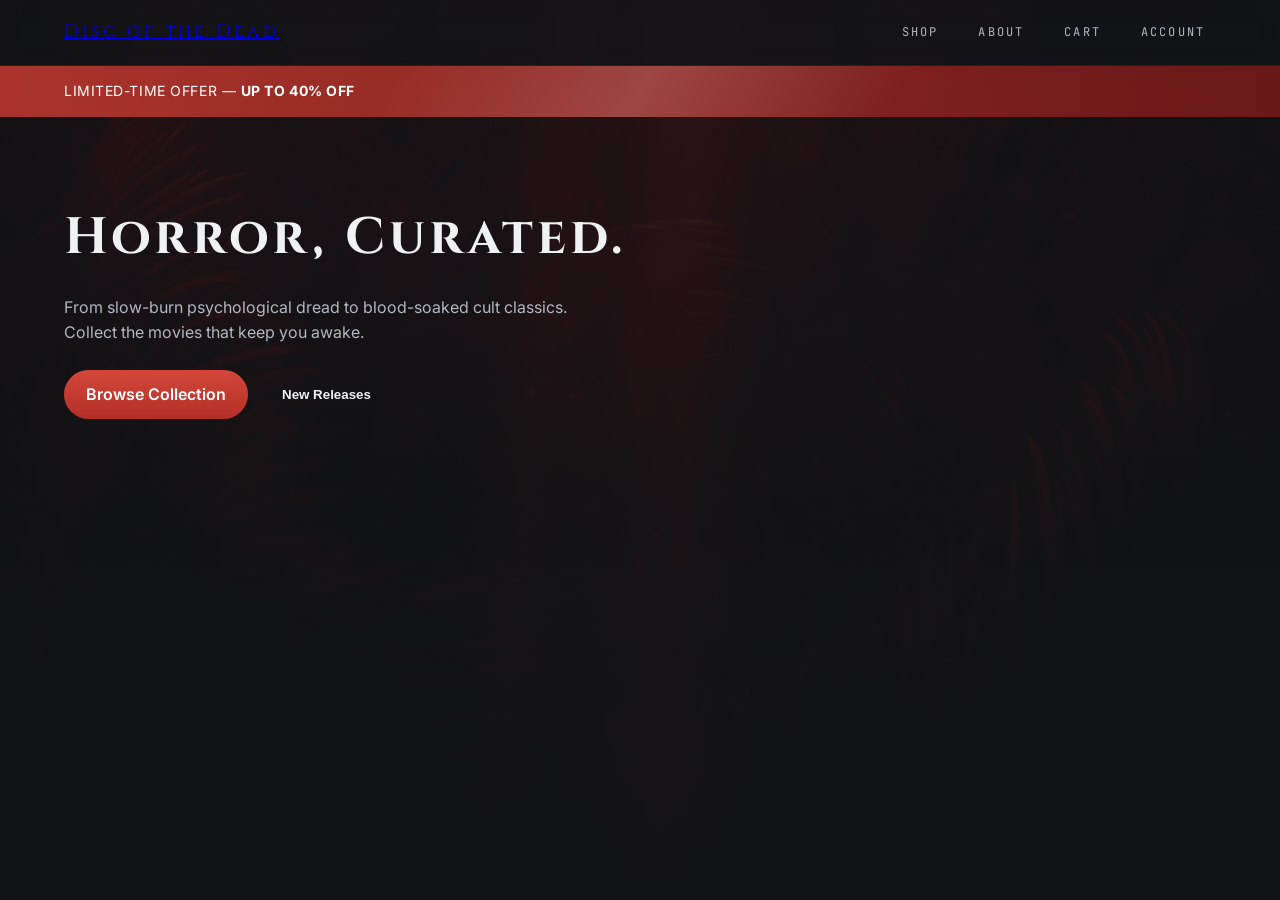
==== index.html @ 24a00c1f "Refactor HTML structure and update stylesheets" ====
<!DOCTYPE html>
<html lang="en">
<head>
    <meta charset="UTF-8" />
    <meta name="viewport" content="width=device-width, initial-scale=1.0" />
    <title>Disc of the Dead</title>

    <link rel="preconnect" href="https://fonts.googleapis.com">
    <link href="https://fonts.googleapis.com/css2?family=Inter:wght@300;400;600&family=Cinzel:wght@600&family=JetBrains+Mono&display=swap" rel="stylesheet">

    <link rel="stylesheet" href="css/styles.css">
</head>
<body>

<header>
  <div class="nav">
   <a href="index.html" class="logo">
  Disc of the Dead
</a>


    <nav class="nav-links">
      <a href="shop.html">SHOP</a>
      <a href="about.html">ABOUT</a>
      <a href="cart.html">CART</a>
      <a href="account.html">ACCOUNT</a>
    </nav>
  </div>
</header>

<section class="campaign">
  <div class="campaign-inner">
    <p>
      LIMITED-TIME OFFER —
      <strong>UP TO 40% OFF</strong>
    </p>
  </div>
</section>

<section class="hero">
  <div>
    <h1>Horror, Curated.</h1>

    <p>
      From slow-burn psychological dread to blood-soaked cult classics.
      Collect the movies that keep you awake.
    </p>

    <div class="cta">
      <a href="shop.html" class="primary">
        Browse Collection
      </a>

      <button class="ghost">New Releases</button>
    </div>
  </div>
</section>

</body>
</html>
---- css/styles.css ----
:root {
    --bg: #121417;
    --panel: #1a1e23;
    --ink: #f0f1f3;
    --muted: #b2b7c0;

    --accent: #c43a2f;
    --accent-soft: rgba(196,58,47,0.18);

    --radius: 18px;
    --blur: blur(10px);
    --shadow: 0 20px 60px rgba(0,0,0,.45);
}

* {
    box-sizing: border-box;
}

body {
    margin: 0;
    background:
    linear-gradient(
        rgba(18,20,23,0.85),
        rgba(18,20,23,0.95)
    ),
        url("../bilds/iron-lung-bg.avif");
    background-size: cover;
    background-position: center;
    background-attachment: fixed;

    color: var(--ink);
    font-family: Inter, system-ui, sans-serif;
    line-height: 1.6;
}


html {
  scroll-behavior: smooth;
}

header {
    position: sticky;
    top: 0;
    z-index: 50;
    backdrop-filter: var(--blur);
    background: rgba(18,20,23,0.7);
    border-bottom: 1px solid rgba(255,255,255,0.06);
}

.nav {
    max-width: 1200px;
    margin: auto;
    padding: 16px 24px;
    display: flex;
    justify-content: space-between;
    align-items: center;
}


.nav-links {
  display: flex;
  gap: 18px;
}

.nav-links a {
  font-family: "JetBrains Mono", monospace;
  font-size: 12px;
  letter-spacing: 0.18em;
  text-decoration: none;
  color: var(--muted);
  padding: 6px 10px;
  border-radius: 6px;
  border: 1px solid transparent;
  transition: all 0.25s ease;
}

.nav-links a.active {
  color: var(--ink);
  border-color: rgba(196,58,47,0.6);
  background: rgba(196,58,47,0.08);
}


.nav-links a:hover {
  color: var(--ink);
  border-color: rgba(255,255,255,0.2);
  background: rgba(255,255,255,0.04);
}


.logo {
    font-family: Cinzel, serif;
    letter-spacing: 0.18em;
    font-size: 18px;
}

.nav button {
    background: rgba(255,255,255,0.03);
    border: 1px solid rgba(255,255,255,0.15);
    color: var(--ink);
    padding: 8px 14px;
    border-radius: 999px;
    cursor: pointer;
}


.hero {
    max-width: 1200px;
    margin: 80px auto 40px;
    padding: 0 24px;
}

.hero h1 {
    font-family: Cinzel, serif;
    font-size: clamp(32px, 4vw, 52px);
    letter-spacing: 0.08em;
    margin-bottom: 16px;
}

.hero p {
    max-width: 520px;
    color: var(--muted);
}

.cta {
    margin-top: 24px;
    display: flex;
    gap: 12px;
}

.cta button {
    padding: 12px 22px;
    border-radius: 999px;
    border: none;
    cursor: pointer;
    font-weight: 600;
}

.primary {
    display: inline-flex;              
    align-items: center;
    justify-content: center;

    padding: 12px 22px;               
    border-radius: 999px;

    background: linear-gradient(
        180deg,
        #d4473b,
        #b32f26
    );

    color: white;
    text-decoration: none;             

    font-weight: 600;
    cursor: pointer;

    border: none;
    transition: transform 0.25s ease,
                box-shadow 0.25s ease;
}


.primary:hover {
    transform: translateY(-2px);
    box-shadow: 0 8px 20px rgba(196,58,47,0.35);
}


.ghost {
    background: transparent;
    border: 1px solid rgba(255,255,255,0.2);
    color: var(--ink);
}


.grid {
    max-width: 1200px;
    margin: 40px auto 120px;
    padding: 0 24px;
    display: grid;
    gap: 28px;
    grid-template-columns: repeat(auto-fill, minmax(240px, 1fr));
}


.card {
    position: relative;
    background:
    linear-gradient(
        180deg,
        rgba(255,255,255,0.06),
        rgba(255,255,255,0.01)
    );
    border-radius: var(--radius);
    overflow: hidden;
    box-shadow: var(--shadow);
    border: 1px solid rgba(255,255,255,0.06);
    transition: transform .35s ease, box-shadow .35s ease;
}

.card:hover {
    transform: translateY(-8px);
}

.card::after {
    content: "";
    position: absolute;
    inset: 0;
    background: repeating-linear-gradient(
    0deg,
    rgba(255,255,255,0.02),
    rgba(255,255,255,0.02) 1px,
    transparent 1px,
    transparent 3px
    );
    pointer-events: none;
    opacity: 0.15;
}

.poster {
    height: 320px;
    background-size: cover;
    background-position: center;
    filter: saturate(0.85) contrast(1.05);
}

.card-content {
    padding: 18px;
}

.card h3 {
    margin: 0 0 6px;
    font-size: 18px;
}

.card span {
    color: var(--muted);
    font-size: 14px;
}


.price-cart {
    margin-top: 14px;
    display: flex;
    justify-content: space-between;
    align-items: center;
}

.add {
    background: rgba(196,58,47,0.2);
    border: 1px solid rgba(196,58,47,0.5);
    color: #ffd0cc;
    padding: 6px 12px;
    border-radius: 999px;
    cursor: pointer;
}


.cart-panel {
    position: fixed;
    top: 0;
    right: 0;
    width: 360px;
    height: 100%;
    padding: 24px;
    background: rgba(26,30,35,0.95);
    backdrop-filter: var(--blur);
    box-shadow: var(--shadow);
    transform: translateX(100%);
    transition: transform .4s ease;
}

.cart-panel.open {
    transform: translateX(0);
}

.cart-item {
    display: flex;
    justify-content: space-between;
    margin-bottom: 12px;
    font-size: 14px;
}

.ui-label,
.price,
.cart-item span:last-child {
    font-family: "JetBrains Mono", monospace;
    letter-spacing: 0.08em;
    font-size: 13px;
}

.section-label {
    font-family: "JetBrains Mono", monospace;
    font-size: 11px;
    letter-spacing: 0.2em;
    color: var(--muted);
    opacity: 0.7;
    margin-bottom: 8px;
}



@media (max-width: 900px) {
    .hero {
    margin-top: 48px;
    }
}



.campaign {
    position: relative;
    background:
    linear-gradient(
        90deg,
        rgba(196,58,47,0.85),
        rgba(120,25,25,0.85)
    );
    color: #fff;
    overflow: hidden;
}

.campaign-inner {
    max-width: 1200px;
    margin: auto;
    padding: 14px 24px;
    display: flex;
    align-items: center;
    gap: 16px;
}

.campaign-label {
    font-family: "JetBrains Mono", monospace;
    font-size: 11px;
    letter-spacing: 0.25em;
    background: rgba(0,0,0,0.35);
    padding: 4px 8px;
    border-radius: 4px;
}

.campaign p {
    margin: 0;
    font-size: 14px;
    letter-spacing: 0.04em;
}

.campaign::after {
    content: "";
    position: absolute;
    inset: 0;
    background: linear-gradient(
    120deg,
    transparent 30%,
    rgba(255,255,255,0.15),
    transparent 70%
    );
    animation: signalSweep 4s infinite;
    pointer-events: none;
}

@keyframes signalSweep {
    0% { transform: translateX(-100%); }
    100% { transform: translateX(100%); }
}





.product-page {
    max-width: 1100px;
    margin: 80px auto 120px;
    padding: 0 24px;
}

.product-wrapper {
    display: grid;
    grid-template-columns: 1fr 1.2fr;
    gap: 48px;
    background: rgba(26,30,35,0.6);
    border: 1px solid rgba(255,255,255,0.06);
    border-radius: var(--radius);
    padding: 32px;
    box-shadow: var(--shadow);
}

.product-image {
    height: 460px;
    background-size: cover;
    background-position: center;
    border-radius: var(--radius);
    filter: saturate(0.9) contrast(1.05);
}

.product-meta {
    display: flex;
    flex-direction: column;
    gap: 16px;
}

.product-label {
    font-family: "JetBrains Mono", monospace;
    font-size: 11px;
    letter-spacing: 0.25em;
    color: var(--muted);
}

.product-meta h1 {
    font-family: Cinzel, serif;
    font-size: 36px;
    letter-spacing: 0.08em;
    margin: 0;
}

.product-description {
    color: var(--muted);
    max-width: 520px;
}

.product-price {
    font-family: "JetBrains Mono", monospace;
    font-size: 22px;
    letter-spacing: 0.08em;
}

.product-actions {
    margin-top: 24px;
    display: flex;
    gap: 16px;
}

.product-actions button {
    padding: 14px 26px;
    border-radius: 999px;
    border: none;
    cursor: pointer;
    font-weight: 600;
}

.load {
    background: linear-gradient(180deg, #d4473b, #b32f26);
    color: white;
}

@media (max-width: 900px) {
    .product-wrapper {
    grid-template-columns: 1fr;
    }

    .product-image {
    height: 320px;
    }
}
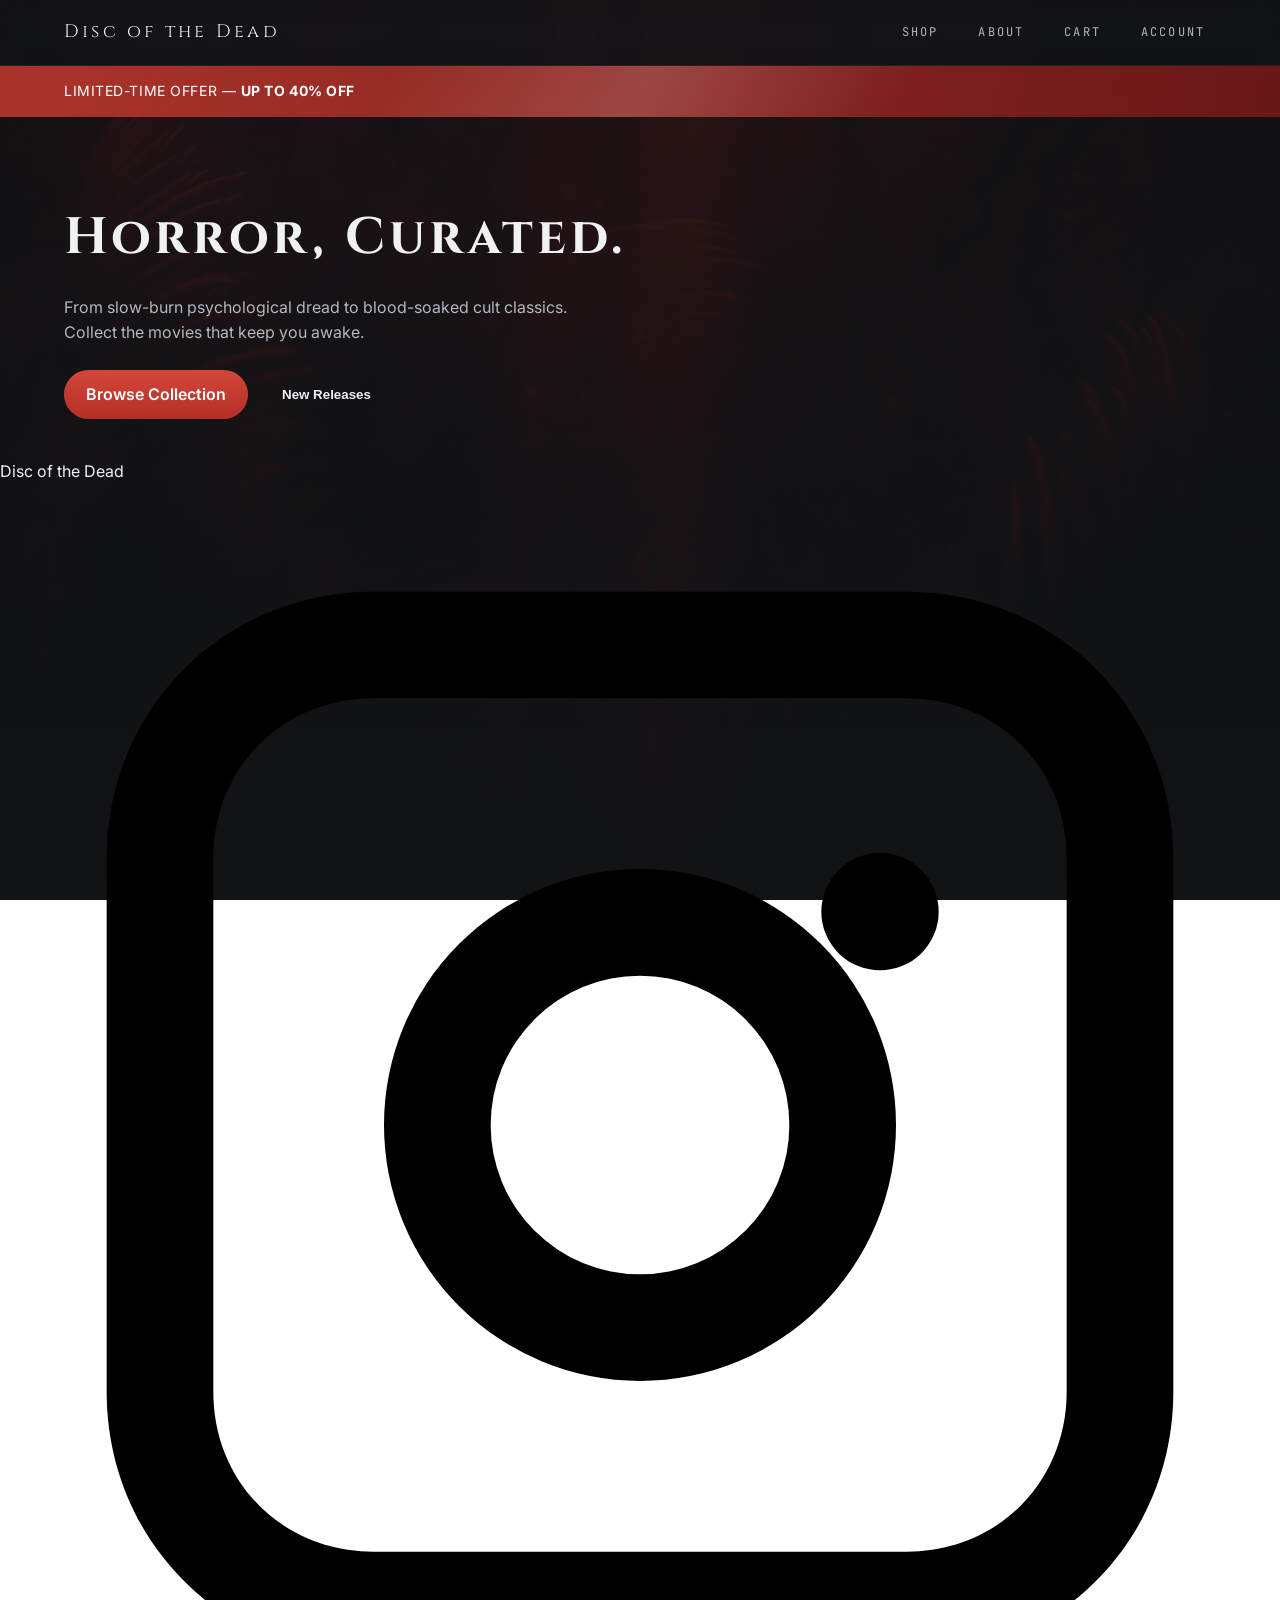
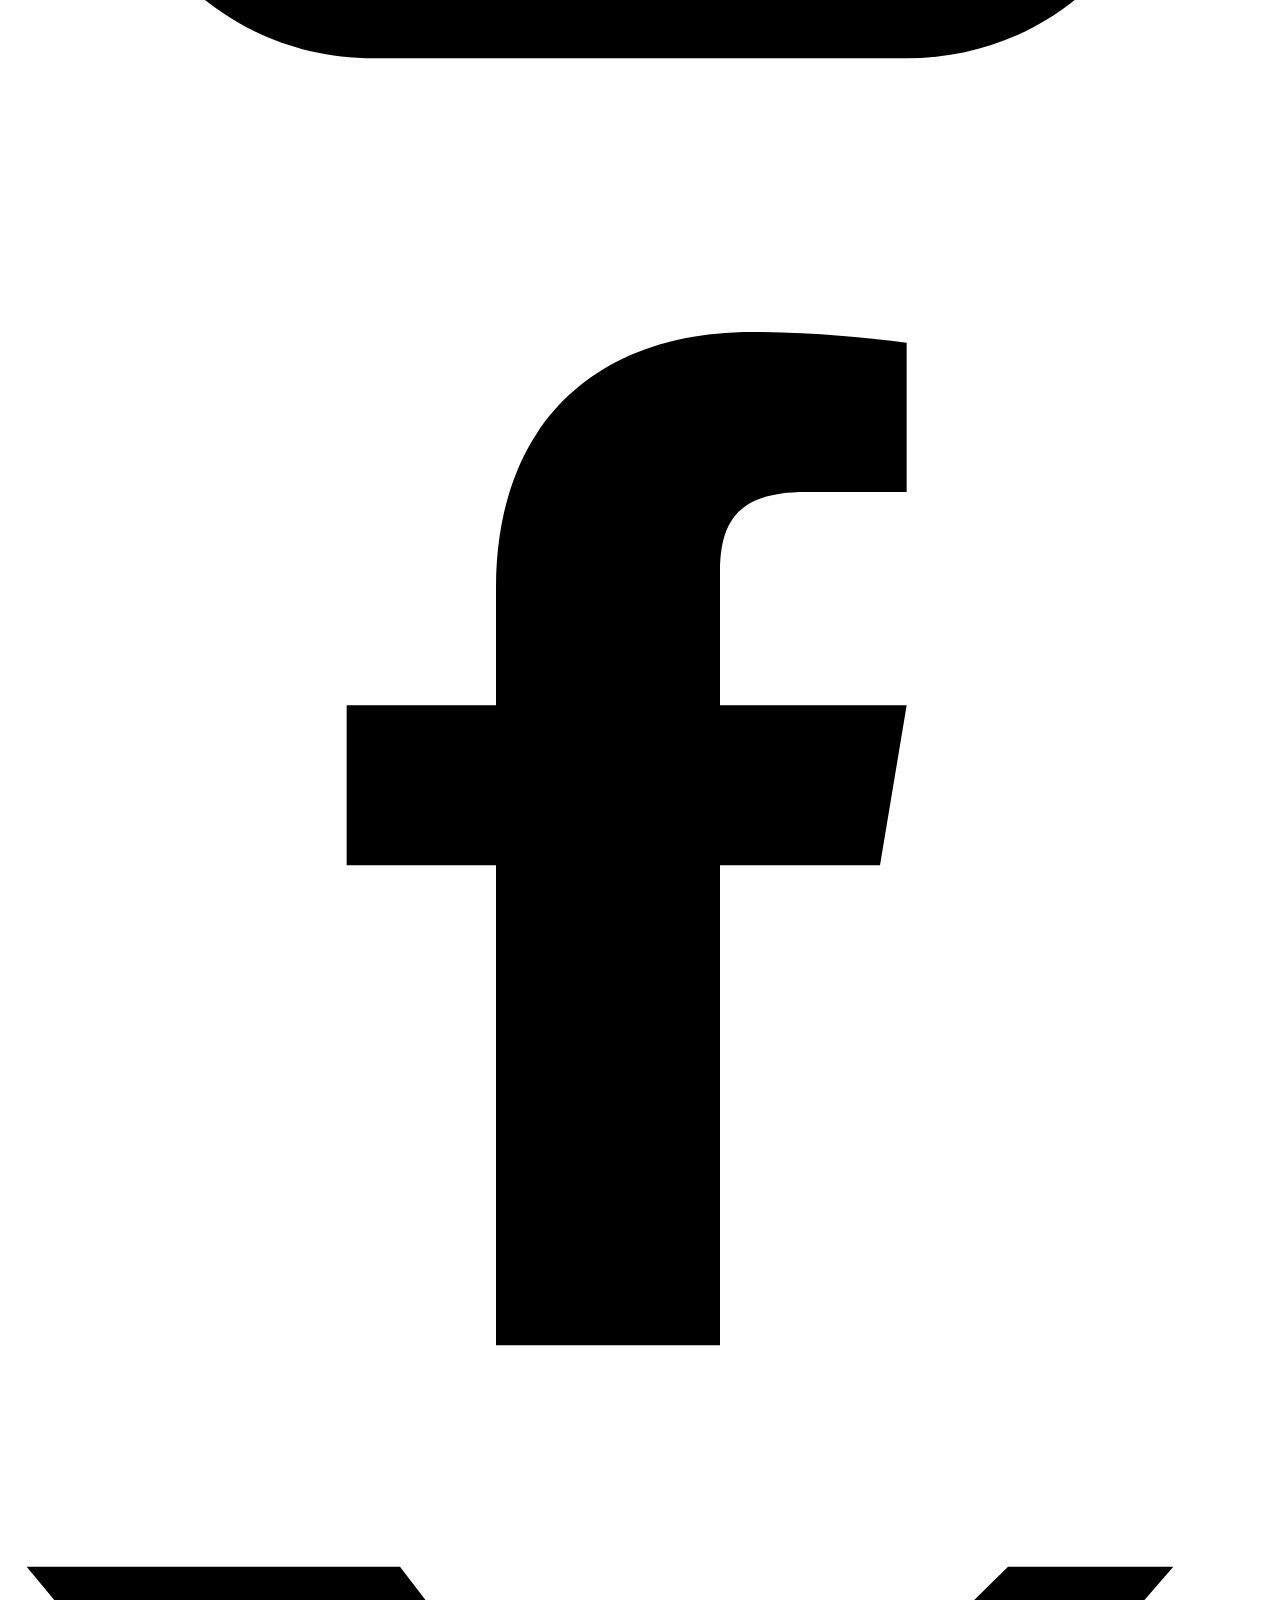
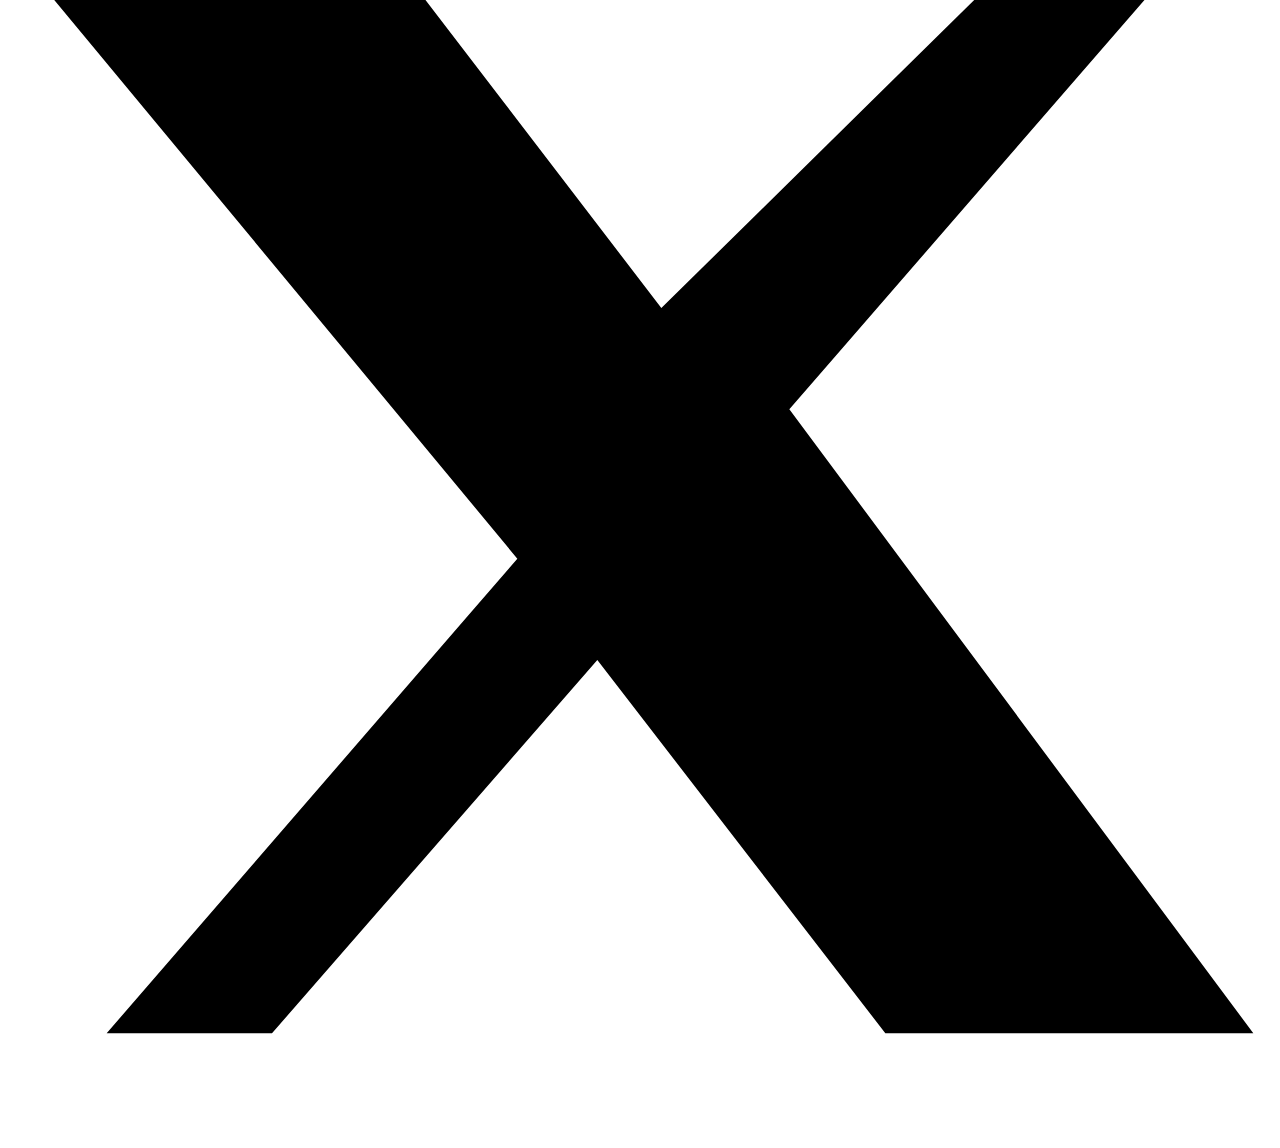
==== commit ead3620a: "Update index.html" ====
--- a/index.html
+++ b/index.html
@@ -57,5 +57,38 @@
 </section>
 
 </body>
+
+    <footer class="footer">
+  <div class="footer-inner">
+
+    <div class="footer-brand">
+      Disc of the Dead
+    </div>
+
+    <div class="footer-social">
+
+      <a href="#" aria-label="Instagram">
+        <svg viewBox="0 0 24 24">
+          <path d="M7 2C4.2 2 2 4.2 2 7v10c0 2.8 2.2 5 5 5h10c2.8 0 5-2.2 5-5V7c0-2.8-2.2-5-5-5H7zm10 2c1.7 0 3 1.3 3 3v10c0 1.7-1.3 3-3 3H7c-1.7 0-3-1.3-3-3V7c0-1.7 1.3-3 3-3h10zm-5 3.2A4.8 4.8 0 1 0 16.8 12 4.8 4.8 0 0 0 12 7.2zm0 2A2.8 2.8 0 1 1 9.2 12 2.8 2.8 0 0 1 12 9.2zm4.5-2.3a1.1 1.1 0 1 0 1.1 1.1 1.1 1.1 0 0 0-1.1-1.1z"/>
+        </svg>
+      </a>
+
+      <a href="#" aria-label="Facebook">
+        <svg viewBox="0 0 24 24">
+          <path d="M13.5 22v-9h3l.5-3h-3.5V7.5c0-.9.3-1.5 1.6-1.5H17V3.2c-.8-.1-1.8-.2-2.9-.2-2.9 0-4.8 1.7-4.8 4.8V10H6.5v3h2.8v9h4.2z"/>
+        </svg>
+      </a>
+
+      <a href="#" aria-label="X">
+        <svg viewBox="0 0 24 24">
+          <path d="M18.9 2H22l-7.2 8.3L23.5 22h-6.9l-5.4-7-6.1 7H2l7.7-8.9L.5 2h7l4.9 6.4L18.9 2z"/>
+        </svg>
+      </a>
+
+    </div>
+
+  </div>
+</footer>
+
 </html>
 
--- a/css/styles.css
+++ b/css/styles.css
@@ -92,6 +92,9 @@
     font-family: Cinzel, serif;
     letter-spacing: 0.18em;
     font-size: 18px;
+
+    text-decoration: none;   
+    color: var(--ink);       
 }
 
 .nav button {
@@ -248,6 +251,25 @@
     align-items: center;
 }
 
+.price {
+  display: flex;
+  gap: 10px;
+  align-items: center;
+}
+
+.price .old {
+  text-decoration: line-through;
+  color: var(--muted);
+  opacity: 0.6;
+  font-size: 13px;
+}
+
+.price .new {
+  color: var(--ink);
+  font-weight: 600;
+}
+
+
 .add {
     background: rgba(196,58,47,0.2);
     border: 1px solid rgba(196,58,47,0.5);
@@ -453,3 +475,121 @@
     height: 320px;
     }
 }
+
+
+
+.carousel {
+  max-width: 1200px;
+  margin: 40px auto;
+  padding: 0 24px;
+}
+
+.carousel-track {
+  position: relative;
+  height: 320px;              
+  border-radius: var(--radius);
+  overflow: hidden;
+  box-shadow: var(--shadow);
+  border: 1px solid rgba(255,255,255,0.08);
+}
+
+
+.carousel-slide {
+  position: absolute;
+  inset: 0;
+
+  background-size: cover;
+  background-position: center;
+
+  opacity: 0;
+  transform: scale(1.05);     
+  transition: opacity 0.8s ease, transform 1.2s ease;
+
+  cursor: pointer;
+}
+
+
+.carousel-slide.active {
+  opacity: 1;
+  transform: scale(1);
+}
+
+
+.carousel-overlay {
+  position: absolute;
+  inset: 0;
+
+  background: linear-gradient(
+    180deg,
+    rgba(0,0,0,0.2),
+    rgba(0,0,0,0.75)
+  );
+
+  display: flex;
+  align-items: flex-end;
+  padding: 28px;
+}
+
+
+.carousel-overlay h2 {
+  font-family: Cinzel, serif;
+  font-size: 28px;
+  letter-spacing: 0.12em;
+  margin: 0;
+}
+
+.carousel-slide::after {
+  content: "";
+  position: absolute;
+  inset: 0;
+
+  background: repeating-linear-gradient(
+    0deg,
+    rgba(255,255,255,0.02),
+    rgba(255,255,255,0.02) 1px,
+    transparent 1px,
+    transparent 3px
+  );
+
+  opacity: 0.15;
+  pointer-events: none;
+}
+
+
+
+.qty-controls {
+  display: flex;
+  gap: 10px;
+  align-items: center;
+  margin-top: 6px;
+}
+
+.qty-controls button {
+  width: 24px;
+  height: 24px;
+  border-radius: 50%;
+  border: 1px solid rgba(255,255,255,0.2);
+  background: transparent;
+  color: var(--ink);
+  cursor: pointer;
+}
+
+.qty-controls button:hover {
+  border-color: var(--accent);
+}
+
+
+.checkout-form {
+  display: grid;
+  gap: 12px;
+  margin-top: 20px;
+}
+
+.checkout-form input {
+  background: rgba(255,255,255,0.04);
+  border: 1px solid rgba(255,255,255,0.12);
+  padding: 12px;
+  border-radius: 10px;
+  color: var(--ink);
+}
+
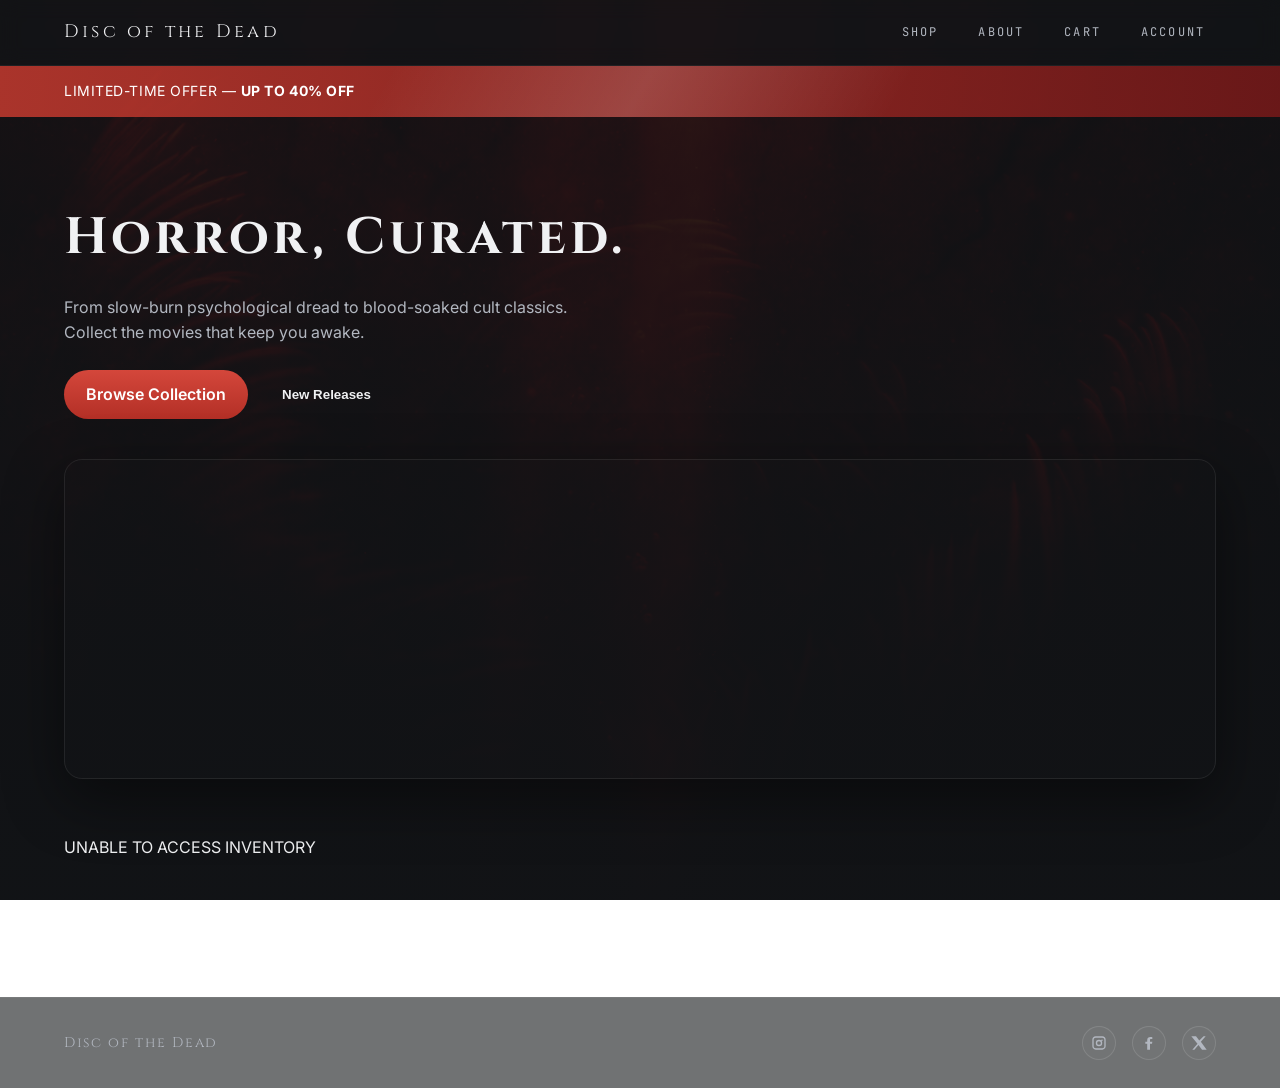
==== commit f994805c: "Update index.html" ====
--- a/index.html
+++ b/index.html
@@ -14,10 +14,9 @@
 
 <header>
   <div class="nav">
-   <a href="index.html" class="logo">
-  Disc of the Dead
-</a>
-
+    <a href="index.html" class="logo">
+      Disc of the Dead
+    </a>
 
     <nav class="nav-links">
       <a href="shop.html">SHOP</a>
@@ -56,9 +55,15 @@
   </div>
 </section>
 
-</body>
+<!-- 😈 FEATURED CAROUSEL -->
+<section class="carousel">
+  <div class="carousel-track" id="carouselTrack"></div>
+</section>
 
-    <footer class="footer">
+<!-- 😈 PRODUCT GRID -->
+<section class="grid" id="grid"></section>
+
+<footer class="footer">
   <div class="footer-inner">
 
     <div class="footer-brand">
@@ -68,19 +73,19 @@
     <div class="footer-social">
 
       <a href="#" aria-label="Instagram">
-        <svg viewBox="0 0 24 24">
+        <svg viewBox="0 0 24 24" role="img">
           <path d="M7 2C4.2 2 2 4.2 2 7v10c0 2.8 2.2 5 5 5h10c2.8 0 5-2.2 5-5V7c0-2.8-2.2-5-5-5H7zm10 2c1.7 0 3 1.3 3 3v10c0 1.7-1.3 3-3 3H7c-1.7 0-3-1.3-3-3V7c0-1.7 1.3-3 3-3h10zm-5 3.2A4.8 4.8 0 1 0 16.8 12 4.8 4.8 0 0 0 12 7.2zm0 2A2.8 2.8 0 1 1 9.2 12 2.8 2.8 0 0 1 12 9.2zm4.5-2.3a1.1 1.1 0 1 0 1.1 1.1 1.1 1.1 0 0 0-1.1-1.1z"/>
         </svg>
       </a>
 
       <a href="#" aria-label="Facebook">
-        <svg viewBox="0 0 24 24">
+        <svg viewBox="0 0 24 24" role="img">
           <path d="M13.5 22v-9h3l.5-3h-3.5V7.5c0-.9.3-1.5 1.6-1.5H17V3.2c-.8-.1-1.8-.2-2.9-.2-2.9 0-4.8 1.7-4.8 4.8V10H6.5v3h2.8v9h4.2z"/>
         </svg>
       </a>
 
       <a href="#" aria-label="X">
-        <svg viewBox="0 0 24 24">
+        <svg viewBox="0 0 24 24" role="img">
           <path d="M18.9 2H22l-7.2 8.3L23.5 22h-6.9l-5.4-7-6.1 7H2l7.7-8.9L.5 2h7l4.9 6.4L18.9 2z"/>
         </svg>
       </a>
@@ -90,5 +95,6 @@
   </div>
 </footer>
 
+<script src="js/script.js"></script>
+</body>
 </html>
-
--- a/css/styles.css
+++ b/css/styles.css
@@ -324,11 +324,16 @@
 
 
 
-@media (max-width: 900px) {
-    .hero {
-    margin-top: 48px;
-    }
-}
+@media (max-width: 600px) {
+  .card {
+    font-size: 14px;
+  }
+  .price-cart {
+    flex-direction: column;
+    gap: 10px;
+  }
+}
+
 
 
 
@@ -593,3 +598,76 @@
   color: var(--ink);
 }
 
+
+
+.footer {
+  margin-top: 80px;
+  border-top: 1px solid rgba(255,255,255,0.06);
+  background: rgba(18,20,23,0.6);
+  backdrop-filter: var(--blur);
+}
+
+.footer-inner {
+  max-width: 1200px;
+  margin: auto;
+  padding: 28px 24px;
+
+  display: flex;
+  justify-content: space-between;
+  align-items: center;
+}
+
+.footer-brand {
+  font-family: Cinzel, serif;
+  letter-spacing: 0.12em;
+  font-size: 14px;
+  color: var(--muted);
+}
+
+.footer-social {
+  display: flex;
+  gap: 16px;
+}
+
+.footer-social a {
+  width: 34px;
+  height: 34px;
+
+  display: grid;
+  place-items: center;
+
+  border-radius: 50%;
+  border: 1px solid rgba(255,255,255,0.12);
+  background: rgba(255,255,255,0.02);
+
+  transition: all 0.25s ease;
+}
+
+.footer-social a:hover {
+  border-color: var(--accent);
+  background: var(--accent-soft);
+  transform: translateY(-2px);
+}
+
+
+.footer-social svg {
+  width: 16px;
+  height: 16px;
+  fill: var(--muted);
+  transition: fill 0.25s ease;
+}
+
+.footer-social a:hover svg {
+  fill: var(--ink);
+}
+
+
+:focus {
+  outline: 2px solid var(--accent);
+  outline-offset: 3px;
+}
+
+:focus:not(:focus-visible) {
+  outline: none;
+}
+
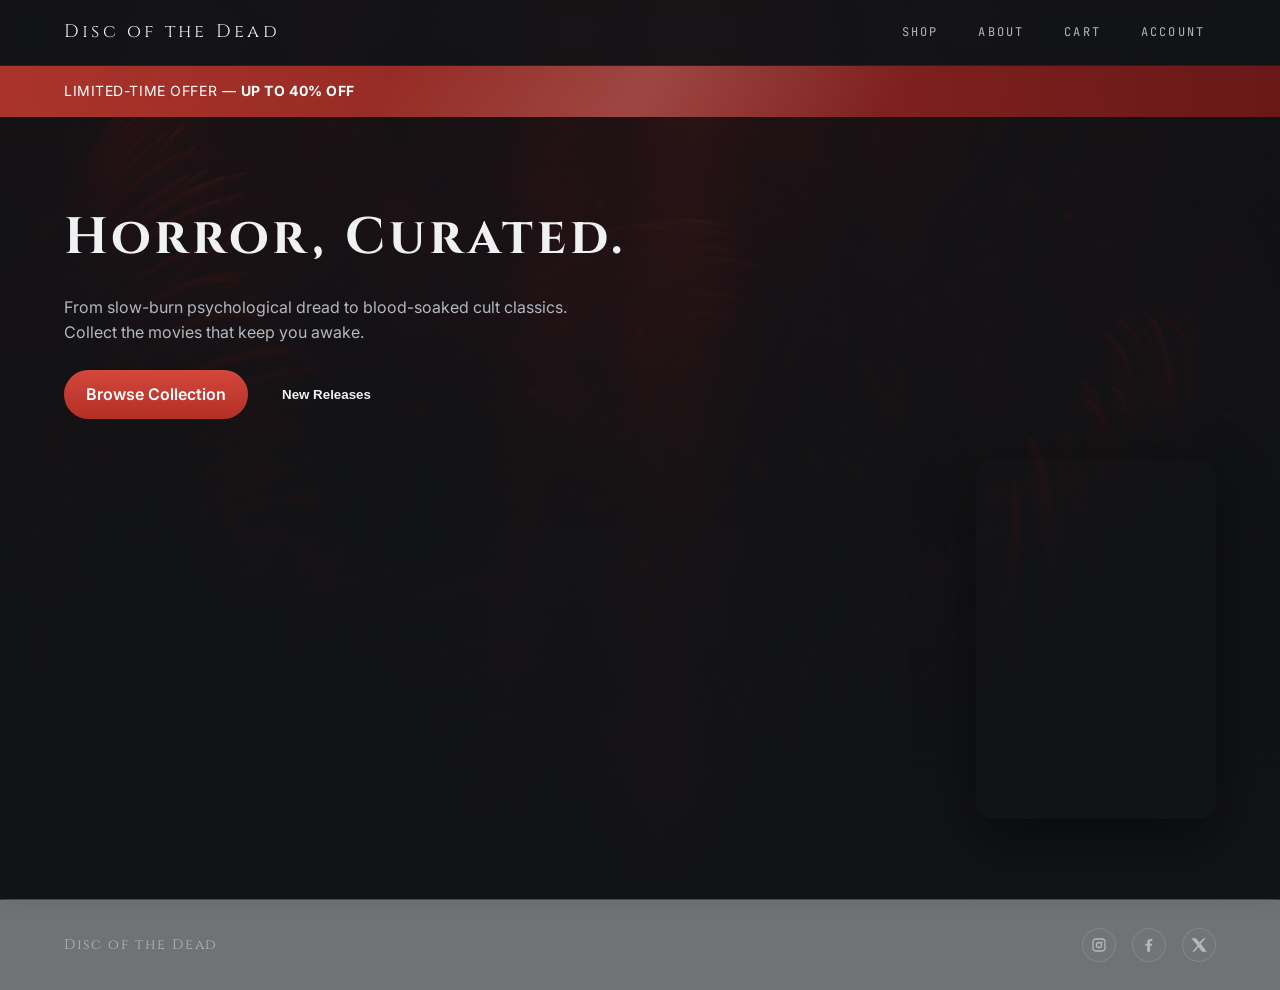
==== commit aff3d6c1: "Update index.html" ====
--- a/index.html
+++ b/index.html
@@ -55,13 +55,10 @@
   </div>
 </section>
 
-<!-- 😈 FEATURED CAROUSEL -->
+
 <section class="carousel">
   <div class="carousel-track" id="carouselTrack"></div>
 </section>
-
-<!-- 😈 PRODUCT GRID -->
-<section class="grid" id="grid"></section>
 
 <footer class="footer">
   <div class="footer-inner">
--- a/css/styles.css
+++ b/css/styles.css
@@ -489,14 +489,17 @@
   padding: 0 24px;
 }
 
+
 .carousel-track {
   position: relative;
-  height: 320px;              
+  width: 240px;          
+  height: 360px;         
+  margin: 0 0 0 auto;       
   border-radius: var(--radius);
   overflow: hidden;
   box-shadow: var(--shadow);
-  border: 1px solid rgba(255,255,255,0.08);
-}
+}
+
 
 
 .carousel-slide {
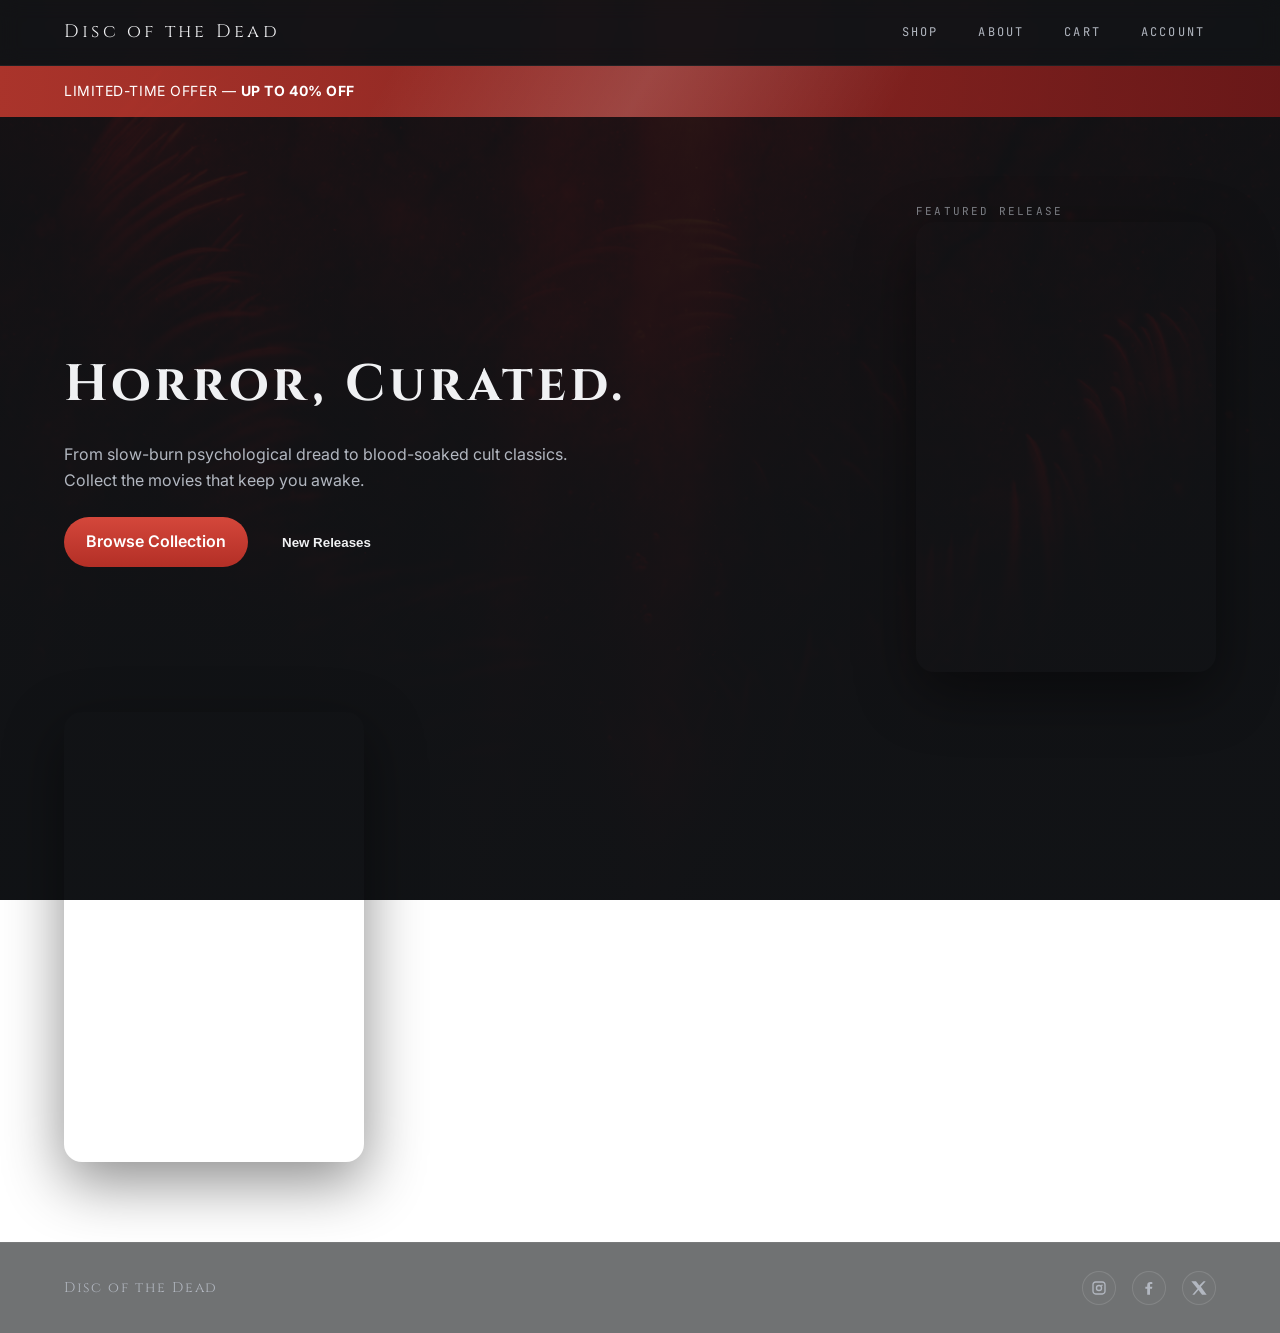
==== commit e3c9213a: "Update index.html" ====
--- a/index.html
+++ b/index.html
@@ -53,6 +53,11 @@
       <button class="ghost">New Releases</button>
     </div>
   </div>
+
+   <div class="featured">
+    <span class="section-label">FEATURED RELEASE</span>
+    <div class="carousel-track" id="carouselTrack"></div>
+  </div>  
 </section>
 
 
--- a/css/styles.css
+++ b/css/styles.css
@@ -111,7 +111,12 @@
     max-width: 1200px;
     margin: 80px auto 40px;
     padding: 0 24px;
-}
+    display: grid;                     
+    grid-template-columns: 1fr auto;   
+    gap: 60px;
+    align-items: center;
+}
+
 
 .hero h1 {
     font-family: Cinzel, serif;
@@ -492,27 +497,22 @@
 
 .carousel-track {
   position: relative;
-  width: 240px;          
-  height: 360px;         
-  margin: 0 0 0 auto;       
+  width: 300px;      
+  height: 450px;    
   border-radius: var(--radius);
   overflow: hidden;
   box-shadow: var(--shadow);
 }
 
 
-
 .carousel-slide {
   position: absolute;
   inset: 0;
-
   background-size: cover;
   background-position: center;
-
   opacity: 0;
   transform: scale(1.05);     
   transition: opacity 0.8s ease, transform 1.2s ease;
-
   cursor: pointer;
 }
 
@@ -526,13 +526,11 @@
 .carousel-overlay {
   position: absolute;
   inset: 0;
-
   background: linear-gradient(
     180deg,
     rgba(0,0,0,0.2),
     rgba(0,0,0,0.75)
   );
-
   display: flex;
   align-items: flex-end;
   padding: 28px;
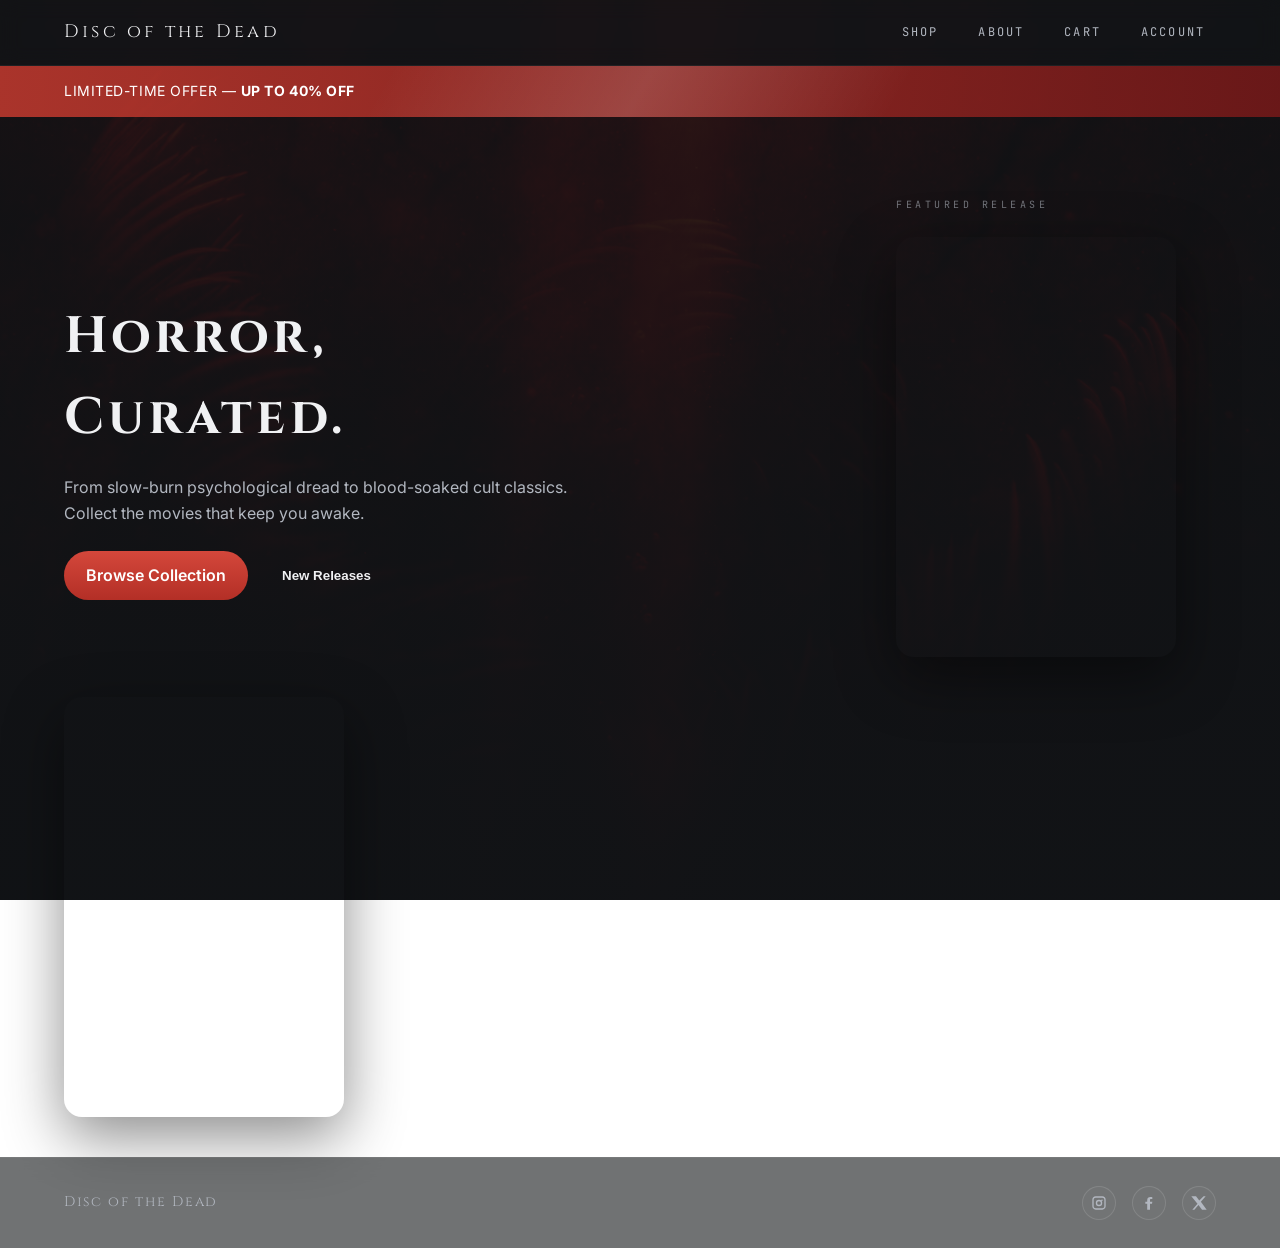
==== commit 3bf63c40: "Update index.html" ====
--- a/index.html
+++ b/index.html
@@ -37,7 +37,7 @@
 </section>
 
 <section class="hero">
-  <div>
+  <div class="hero-text">
     <h1>Horror, Curated.</h1>
 
     <p>
--- a/css/styles.css
+++ b/css/styles.css
@@ -108,13 +108,18 @@
 
 
 .hero {
-    max-width: 1200px;
-    margin: 80px auto 40px;
-    padding: 0 24px;
-    display: grid;                     
-    grid-template-columns: 1fr auto;   
-    gap: 60px;
-    align-items: center;
+  max-width: 1200px;
+  margin: 80px auto 0;
+  padding: 0 24px;
+
+  display: grid;
+  grid-template-columns: 1fr 320px;   
+  gap: 80px;
+  align-items: center;
+}
+
+.hero-text {
+  max-width: 520px;
 }
 
 
@@ -497,12 +502,15 @@
 
 .carousel-track {
   position: relative;
-  width: 300px;      
-  height: 450px;    
+
+  width: 280px;     
+  height: 420px;
+
   border-radius: var(--radius);
   overflow: hidden;
   box-shadow: var(--shadow);
 }
+
 
 
 .carousel-slide {
@@ -600,9 +608,43 @@
 }
 
 
+.product-wrapper.checkout-layout {
+
+  grid-template-columns: 420px 1fr;   
+  gap: 140px;
+
+  align-items: flex-start;
+}
+
+
+.checkout-layout {
+  display: grid;
+  grid-template-columns: 420px 1fr;
+  gap: 140px;
+}
+
+
+.checkout-right {
+  display: flex;
+  justify-content: flex-end;
+  align-items: flex-start;
+}
+
+.checkout-summary {
+  background: rgba(26,30,35,0.6);
+  border: 1px solid rgba(255,255,255,0.08);
+  border-radius: var(--radius);
+  padding: 22px 26px;
+}
+
+.checkout-summary .product-price {
+  font-size: 26px;
+}
+
+
 
 .footer {
-  margin-top: 80px;
+  margin-top: auto;
   border-top: 1px solid rgba(255,255,255,0.06);
   background: rgba(18,20,23,0.6);
   backdrop-filter: var(--blur);
@@ -672,3 +714,151 @@
   outline: none;
 }
 
+
+.featured {
+  display: flex;
+  flex-direction: column;
+  gap: 16px;
+}
+
+
+
+.featured .section-label {
+  font-size: 10px;
+  letter-spacing: 0.35em;
+  opacity: 0.6;
+}
+
+
+.carousel-track {
+  transition: transform 0.6s ease, box-shadow 0.6s ease;
+}
+
+.carousel-track:hover {
+  transform: scale(1.03);
+  box-shadow: 0 25px 80px rgba(0,0,0,0.6);
+}
+
+
+
+.account-page {
+  max-width: 1200px;
+  margin: 100px auto;
+  padding: 0 24px;
+}
+
+.account-layout {
+  display: grid;
+  grid-template-columns: 380px 1fr;
+  align-items: center;
+}
+
+
+.account-form h1 {
+  font-family: Cinzel, serif;
+  font-size: 42px;
+  letter-spacing: 0.08em;
+  margin-bottom: 32px;
+}
+
+.account-form form {
+  display: flex;
+  flex-direction: column;
+  gap: 18px;
+}
+
+
+.account-form input {
+  background: rgba(255,255,255,0.9);
+  border: none;
+  padding: 12px 14px;
+  font-family: Inter, sans-serif;
+  font-size: 14px;
+  border-radius: 3px;
+}
+
+.account-form input::placeholder {
+  font-style: italic;
+  color: #555;
+}
+
+
+.forgot {
+  font-size: 13px;
+  color: var(--muted);
+  text-decoration: none;
+  margin-top: -6px;
+}
+
+.forgot:hover {
+  color: var(--ink);
+}
+
+
+.account-action {
+  display: flex;
+  justify-content: center;
+}
+
+.account-action .primary {
+  padding: 16px 46px;
+  font-size: 16px;
+  letter-spacing: 0.18em;
+}
+
+
+@media (max-width: 900px) {
+
+  .account-layout {
+    grid-template-columns: 1fr;
+    gap: 40px;
+  }
+
+  .account-action {
+    justify-content: flex-start;
+  }
+}
+
+
+.return-btn {
+  display: inline-block;
+  margin-top: 24px;
+  text-decoration: none;
+}
+
+
+.checkout-block {
+  margin-bottom: 36px;
+}
+
+.checkout-fields {
+  display: flex;
+  flex-direction: column;
+  gap: 14px;
+  margin-top: 12px;
+}
+
+.checkout-fields input {
+  background: rgba(26,30,35,0.85);   
+  border: 1px solid rgba(255,255,255,0.08);
+  color: var(--ink);
+
+  padding: 12px 14px;
+  font-family: Inter, sans-serif;
+  font-size: 14px;
+  border-radius: 6px;
+}
+
+
+
+.checkout-fields input::placeholder {
+  color: rgba(178,183,192,0.55);
+}
+
+
+.split {
+  display: grid;
+  grid-template-columns: 1fr 1fr;
+  gap: 12px;
+}
+
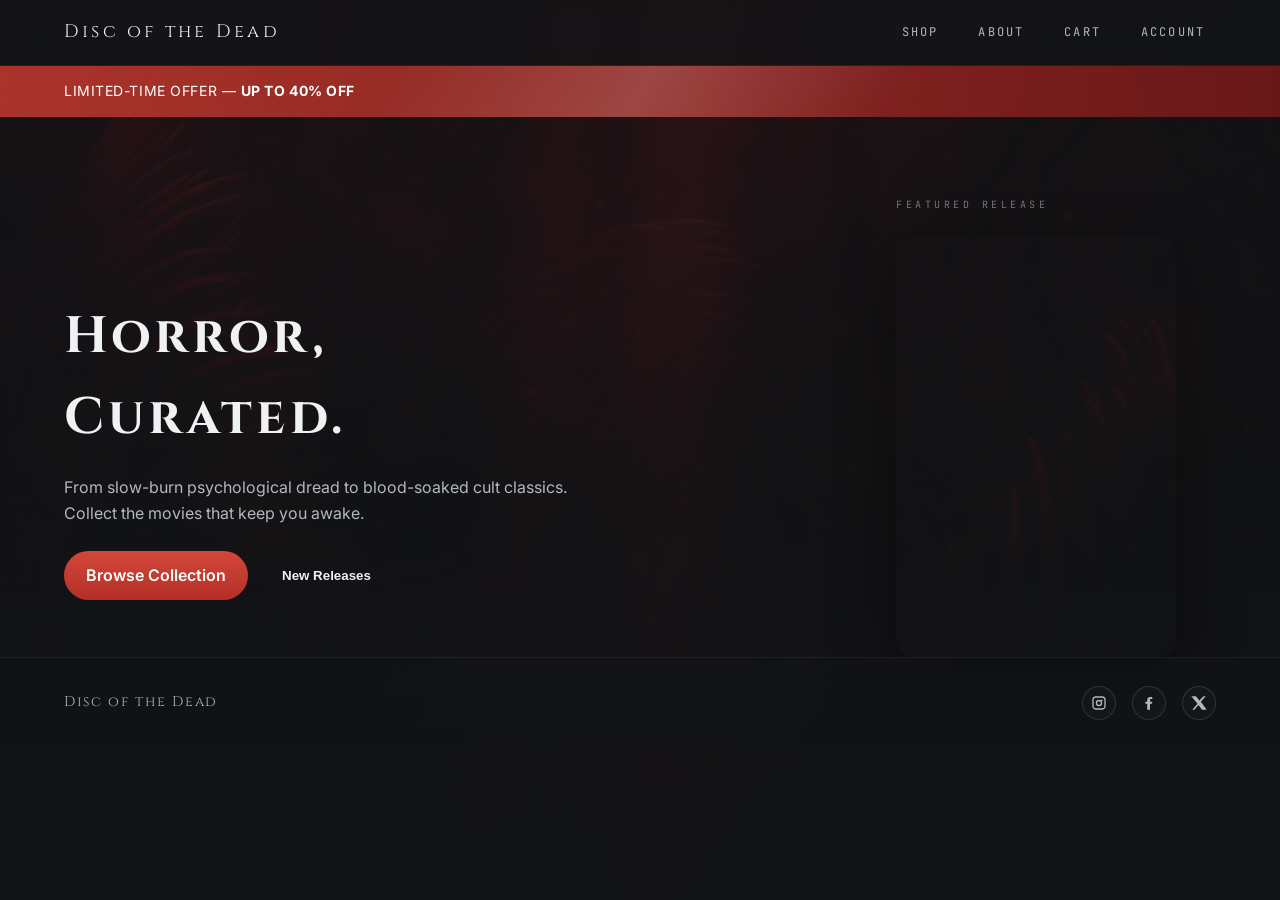
==== commit 9b3c045a: "Update index.html" ====
--- a/index.html
+++ b/index.html
@@ -61,10 +61,6 @@
 </section>
 
 
-<section class="carousel">
-  <div class="carousel-track" id="carouselTrack"></div>
-</section>
-
 <footer class="footer">
   <div class="footer-inner">
 
